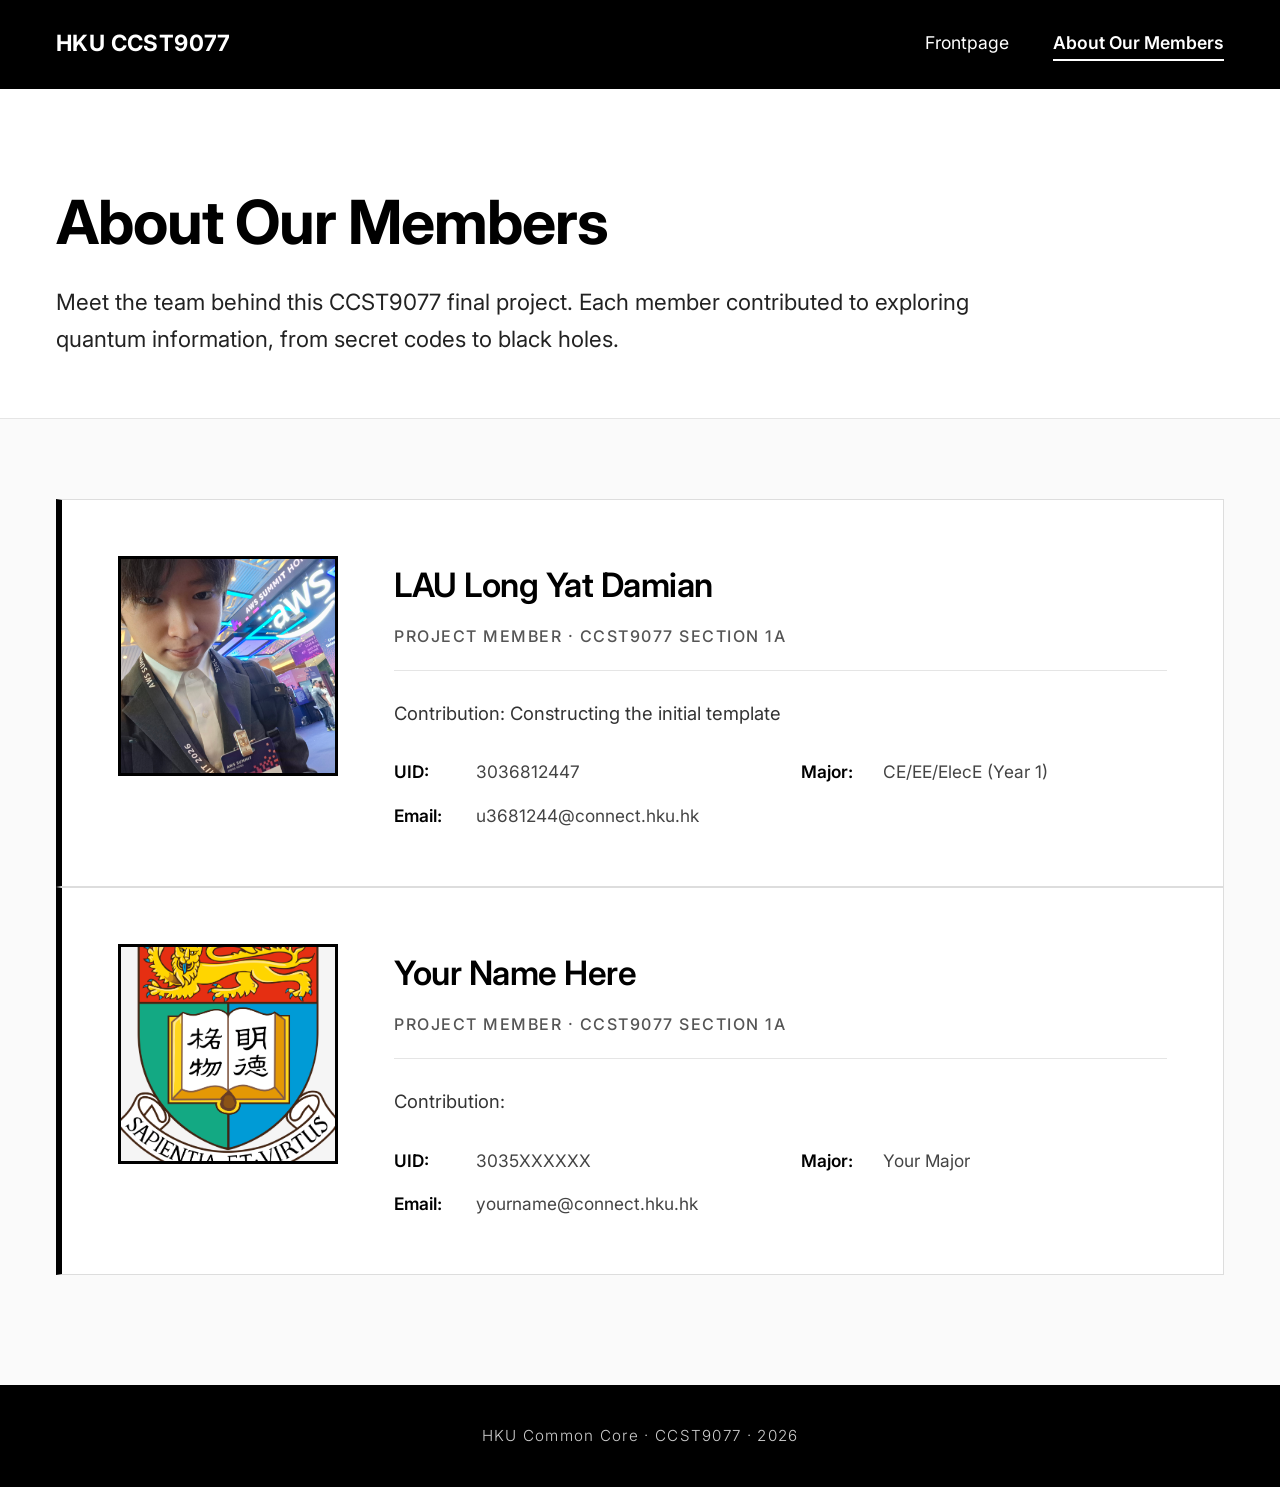
==== about.html @ 127f21de "Add files via upload" ====
<html lang="en">
<head>
    <meta charset="UTF-8">
    <meta name="viewport" content="width=device-width, initial-scale=1.0">
    <title>About Our Members · CCST9077 Final Project</title>
    <meta name="description" content="CCST9077 -The Quantum Revolution: From Secret Codes to Black Holes [Section 1A, 2026]">
    <link rel="icon" type="image/png" href="hku-logo.png">
    <link rel="stylesheet" href="style.css">
    <link href="https://fonts.googleapis.com/css2?family=Inter:opsz,wght@14..32,300;400;500;600;700&display=swap" rel="stylesheet">
</head>
<body>
    <header class="header">
        <div class="container nav-container">
            <div class="logo"><a href="https://commoncore.hku.hk/ccst9077/" target="_blank" rel="noopener noreferrer">HKU CCST9077</a></div>
            <nav class="navbar">
                <ul class="nav-menu">
                    <li class="nav-item"><a href="index.html" class="nav-link">Frontpage</a></li>
                    <li class="nav-item"><a href="about.html" class="nav-link active-nav">About Our Members</a></li>
                </ul>
            </nav>
        </div>
    </header>

    <main>
        <!-- Page intro -->
        <section class="page-intro">
            <div class="container">
                <h1>About Our Members</h1>
                <p class="lead">
                    Meet the team behind this CCST9077 final project. 
                    Each member contributed to exploring quantum information, 
                    from secret codes to black holes.
                </p>
            </div>
        </section>

        <section class="members-section">
            <div class="container">
                
                <article class="member-card">
                    <div class="member-photo">

                        <img src="laulongyat.jpg" alt="Member profile photo" width="160" height="160">
                    </div>
                    <div class="member-info">
                        <h2 class="member-name">LAU Long Yat Damian</h2>
                        <p class="member-role">Project Member · CCST9077 Section 1A</p>
                        <p class="member-bio">
                            Contribution: Constructing the initial template
                        </p>
                        <ul class="member-details">
                            <li><span class="detail-label">UID:</span> 3036812447</li>
                            <li><span class="detail-label">Major:</span> CE/EE/ElecE (Year 1)</li>
                            <li><span class="detail-label">Email:</span> u3681244@connect.hku.hk</li>
                        </ul>
                    </div>
                </article>

                <article class="member-card">          
                    <div class="member-photo">

                        <img src="hku-logo.png" alt="Member profile photo" width="160" height="160">
                    </div>
                    <div class="member-info">
                        <h2 class="member-name">Your Name Here</h2>
                        <p class="member-role">Project Member · CCST9077 Section 1A</p>
                        <p class="member-bio">
                            Contribution:
                        </p>
                        <ul class="member-details">
                            <li><span class="detail-label">UID:</span> 3035XXXXXX</li>
                            <li><span class="detail-label">Major:</span> Your Major</li>
                            <li><span class="detail-label">Email:</span> yourname@connect.hku.hk</li>
                        </ul>
                    </div>
                </article>
               
            </div>
        </section>

        <section class="bottom-note">
            <div class="container">
                <p>HKU Common Core · CCST9077 · 2026</p>
            </div>
        </section>
    </main>
</body>
</html>
---- style.css ----
*,
*::before,
*::after {
    margin: 0;
    padding: 0;
    box-sizing: border-box;
}

html {
    scroll-behavior: smooth;
}

body {
    font-family: 'Inter', 'Segoe UI', system-ui, -apple-system, sans-serif;
    font-size: 18px;
    line-height: 1.7;
    color: #111111;
    background: #ffffff;
    -webkit-font-smoothing: antialiased;
}

img {
    display: block;
    max-width: 100%;
    height: auto;
}

a {
    color: inherit;
    text-decoration: none;
}

ul {
    list-style: none;
}

/* ---------- Container ---------- */
.container {
    width: 100%;
    max-width: 1800px;
    margin: 0 auto;
    padding: 0 56px;
}

.header {
    position: sticky;
    top: 0;
    z-index: 100;
    background: #000000;
    color: #ffffff;
    border-bottom: 3px solid #000000;
}

.nav-container {
    display: flex;
    align-items: center;
    justify-content: space-between;
    padding-top: 24px;
    padding-bottom: 24px;
}

.logo a {
    font-size: 1.4rem;
    font-weight: 700;
    letter-spacing: 0.4px;
    color: #ffffff;
}

.logo a:hover {
    opacity: 0.7;
}

.nav-menu {
    display: flex;
    align-items: center;
    gap: 44px;
}

.nav-link {
    font-size: 1.1rem;
    font-weight: 400;
    color: #ffffff;
    padding-bottom: 6px;
    border-bottom: 2px solid transparent;
    transition: border-color 0.2s ease, opacity 0.2s ease;
}

.nav-link:hover {
    opacity: 0.7;
}

.nav-link.active-nav {
    font-weight: 600;
    border-bottom: 2px solid #ffffff;
}


.main-description {
    padding: 100px 0 70px;
    border-bottom: 1px solid #e5e5e5;
}

.main-description h1 {
    font-size: 3.8rem;
    font-weight: 700;
    line-height: 1.1;
    letter-spacing: -1px;
    color: #000000;
    margin-bottom: 32px;
    max-width: 1000px;
}

.main-description .lead {
    font-size: 1.4rem;
    line-height: 1.65;
    color: #222222;
    max-width: 1000px;
    margin-bottom: 24px;
}

.main-description p:not(.lead) {
    font-size: 1.15rem;
    line-height: 1.75;
    color: #444444;
    max-width: 950px;
}


.quantum-topics {
    padding: 90px 0 110px;
    background: #fafafa;
}

.topic-card {
    background: #ffffff;
    border: 1px solid #dddddd;
    border-left: 6px solid #000000;
    padding: 48px 56px;
    margin-bottom: 36px;
    transition: box-shadow 0.2s ease, transform 0.2s ease;
}

.topic-card:last-child {
    margin-bottom: 0;
}

.topic-card:hover {
    box-shadow: 0 10px 30px rgba(0, 0, 0, 0.09);
    transform: translateY(-2px);
}

.topic-card h2 {
    font-size: 1.8rem;
    font-weight: 600;
    line-height: 1.3;
    letter-spacing: -0.4px;
    color: #000000;
    margin-bottom: 22px;
}

.topic-content p {
    font-size: 1.15rem;
    line-height: 1.75;
    color: #333333;
    margin-bottom: 20px;
}

.topic-content p:last-child {
    margin-bottom: 0;
}

.topic-content strong {
    font-weight: 600;
    color: #000000;
}


.page-intro {
    padding: 100px 0 60px;
    border-bottom: 1px solid #e5e5e5;
}

.page-intro h1 {
    font-size: 3.8rem;
    font-weight: 700;
    line-height: 1.1;
    letter-spacing: -1px;
    color: #000000;
    margin-bottom: 28px;
}

.page-intro .lead {
    font-size: 1.4rem;
    line-height: 1.65;
    color: #222222;
    max-width: 1000px;
}


.members-section {
    padding: 80px 0 110px;
    background: #fafafa;
}

.member-card {
    display: flex;
    align-items: flex-start;
    gap: 56px;
    background: #ffffff;
    border: 1px solid #dddddd;
    border-left: 6px solid #000000;
    padding: 56px;
    transition: box-shadow 0.2s ease, transform 0.2s ease;
}

.member-card:hover {
    box-shadow: 0 10px 30px rgba(0, 0, 0, 0.09);
    transform: translateY(-2px);
}

/* --- Photo: locked at 220x220, full color --- */
.member-photo {
    width: 220px;
    height: 220px;
    min-width: 220px;
    max-width: 220px;
    min-height: 220px;
    max-height: 220px;
    flex: 0 0 220px;
    overflow: hidden;
    border: 3px solid #000000;
    background: #f5f5f5;
    display: flex;
    align-items: center;
    justify-content: center;
}

.member-photo img {
    width: 220px;
    height: 220px;
    min-width: 220px;
    min-height: 220px;
    max-width: 220px;
    max-height: 220px;
    object-fit: cover;
    display: block;
}

.member-info {
    flex: 1 1 auto;
    min-width: 0;
}

.member-name {
    font-size: 2.1rem;
    font-weight: 600;
    letter-spacing: -0.5px;
    color: #000000;
    margin-bottom: 10px;
}

.member-role {
    font-size: 1rem;
    font-weight: 500;
    text-transform: uppercase;
    letter-spacing: 1.5px;
    color: #555555;
    padding-bottom: 20px;
    margin-bottom: 26px;
    border-bottom: 1px solid #e5e5e5;
}

.member-bio {
    font-size: 1.15rem;
    line-height: 1.75;
    color: #333333;
    margin-bottom: 28px;
}

.member-details {
    display: grid;
    grid-template-columns: repeat(2, minmax(260px, 1fr));
    gap: 14px 40px;
    font-size: 1.08rem;
    color: #444444;
}

.member-details li {
    display: flex;
    gap: 12px;
}

.detail-label {
    font-weight: 600;
    color: #000000;
    min-width: 70px;
}

.bottom-note {
    padding: 38px 0;
    background: #000000;
    color: #ffffff;
    text-align: center;
}

.bottom-note p {
    font-size: 0.95rem;
    font-weight: 300;
    letter-spacing: 1.3px;
    color: #cccccc;
}
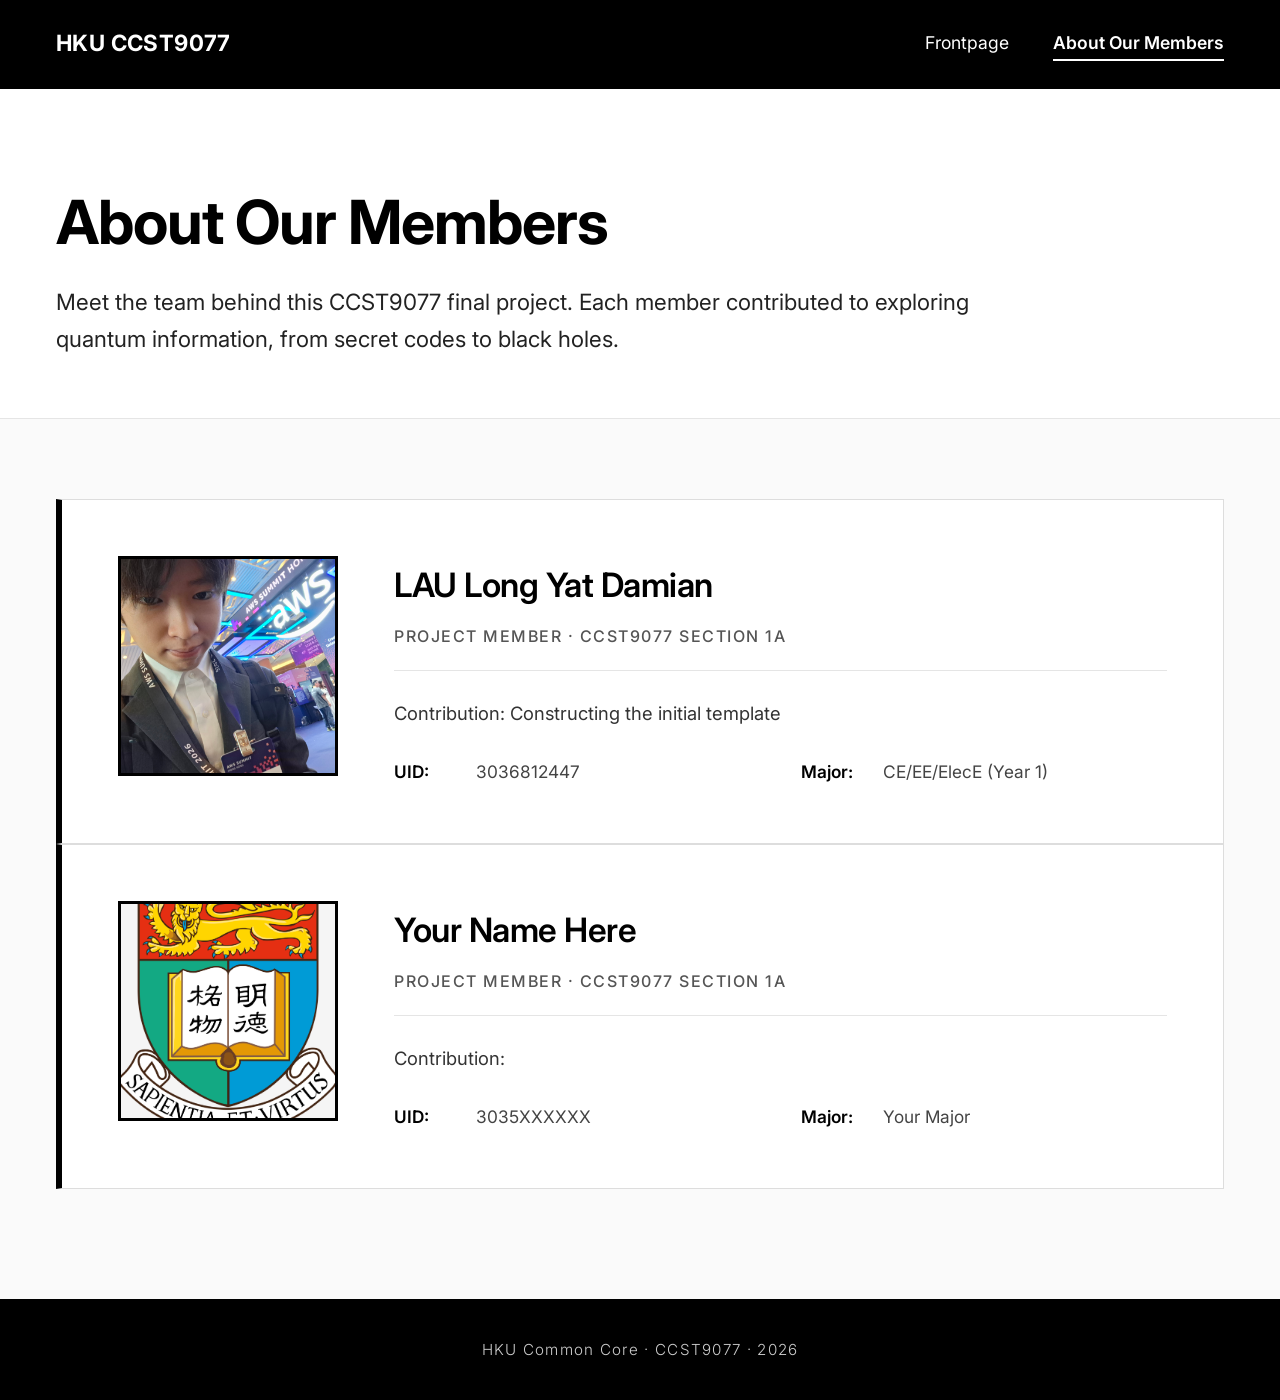
==== commit 740bfe0a: "Update about.html" ====
--- a/about.html
+++ b/about.html
@@ -51,7 +51,6 @@
                         <ul class="member-details">
                             <li><span class="detail-label">UID:</span> 3036812447</li>
                             <li><span class="detail-label">Major:</span> CE/EE/ElecE (Year 1)</li>
-                            <li><span class="detail-label">Email:</span> u3681244@connect.hku.hk</li>
                         </ul>
                     </div>
                 </article>
@@ -70,7 +69,6 @@
                         <ul class="member-details">
                             <li><span class="detail-label">UID:</span> 3035XXXXXX</li>
                             <li><span class="detail-label">Major:</span> Your Major</li>
-                            <li><span class="detail-label">Email:</span> yourname@connect.hku.hk</li>
                         </ul>
                     </div>
                 </article>
@@ -85,4 +83,4 @@
         </section>
     </main>
 </body>
-</html>+</html>
--- a/style.css
+++ b/style.css
@@ -1,4 +1,4 @@
-
+/* ---------- Mobile beta version update by Damian ---------- */
 *,
 *::before,
 *::after {
@@ -9,6 +9,7 @@
 
 html {
     scroll-behavior: smooth;
+    -webkit-text-size-adjust: 100%;
 }
 
 body {
@@ -18,6 +19,7 @@
     color: #111111;
     background: #ffffff;
     -webkit-font-smoothing: antialiased;
+    overflow-x: hidden;
 }
 
 img {
@@ -35,10 +37,9 @@
     list-style: none;
 }
 
-/* ---------- Container ---------- */
 .container {
     width: 100%;
-    max-width: 1800px;
+    max-width: 1400px;
     margin: 0 auto;
     padding: 0 56px;
 }
@@ -94,7 +95,6 @@
     font-weight: 600;
     border-bottom: 2px solid #ffffff;
 }
-
 
 .main-description {
     padding: 100px 0 70px;
@@ -126,7 +126,6 @@
     max-width: 950px;
 }
 
-
 .quantum-topics {
     padding: 90px 0 110px;
     background: #fafafa;
@@ -175,7 +174,6 @@
     color: #000000;
 }
 
-
 .page-intro {
     padding: 100px 0 60px;
     border-bottom: 1px solid #e5e5e5;
@@ -196,7 +194,6 @@
     color: #222222;
     max-width: 1000px;
 }
-
 
 .members-section {
     padding: 80px 0 110px;
@@ -219,7 +216,6 @@
     transform: translateY(-2px);
 }
 
-/* --- Photo: locked at 220x220, full color --- */
 .member-photo {
     width: 220px;
     height: 220px;
@@ -310,3 +306,266 @@
     letter-spacing: 1.3px;
     color: #cccccc;
 }
+
+@media (max-width: 1024px) {
+    .container {
+        padding: 0 36px;
+    }
+
+    body {
+        font-size: 17px;
+    }
+
+    .main-description,
+    .page-intro {
+        padding: 80px 0 56px;
+    }
+
+    .main-description h1,
+    .page-intro h1 {
+        font-size: 3rem;
+    }
+
+    .main-description .lead,
+    .page-intro .lead {
+        font-size: 1.25rem;
+    }
+
+    .quantum-topics,
+    .members-section {
+        padding: 70px 0 90px;
+    }
+
+    .topic-card {
+        padding: 40px 44px;
+    }
+
+    .topic-card h2 {
+        font-size: 1.6rem;
+    }
+
+    .member-card {
+        gap: 40px;
+        padding: 44px;
+    }
+
+    .member-photo {
+        width: 190px;
+        height: 190px;
+        min-width: 190px;
+        max-width: 190px;
+        min-height: 190px;
+        max-height: 190px;
+        flex: 0 0 190px;
+    }
+
+    .member-photo img {
+        width: 190px;
+        height: 190px;
+        min-width: 190px;
+        min-height: 190px;
+        max-width: 190px;
+        max-height: 190px;
+    }
+
+    .member-name {
+        font-size: 1.85rem;
+    }
+}
+
+
+@media (max-width: 768px) {
+    body {
+        font-size: 16px;
+    }
+
+    .container {
+        padding: 0 22px;
+    }
+
+    .nav-container {
+        flex-direction: column;
+        align-items: flex-start;
+        gap: 14px;
+        padding-top: 18px;
+        padding-bottom: 18px;
+    }
+
+    .logo a {
+        font-size: 1.2rem;
+    }
+
+    .nav-menu {
+        gap: 26px;
+    }
+
+    .nav-link {
+        font-size: 1rem;
+    }
+
+    /* Frontpage intro */
+    .main-description,
+    .page-intro {
+        padding: 56px 0 40px;
+    }
+
+    .main-description h1,
+    .page-intro h1 {
+        font-size: 2.2rem;
+        letter-spacing: -0.5px;
+        margin-bottom: 20px;
+    }
+
+    .main-description .lead,
+    .page-intro .lead {
+        font-size: 1.1rem;
+    }
+
+    .main-description p:not(.lead) {
+        font-size: 1rem;
+    }
+
+    /* Topic cards */
+    .quantum-topics,
+    .members-section {
+        padding: 50px 0 70px;
+    }
+
+    .topic-card {
+        padding: 30px 26px;
+        border-left-width: 4px;
+        margin-bottom: 24px;
+    }
+
+    .topic-card h2 {
+        font-size: 1.35rem;
+        margin-bottom: 16px;
+    }
+
+    .topic-content p {
+        font-size: 1rem;
+        margin-bottom: 16px;
+    }
+
+    .member-card {
+        flex-direction: column;
+        align-items: center;
+        text-align: center;
+        gap: 28px;
+        padding: 36px 26px;
+        border-left-width: 4px;
+    }
+
+    .member-photo {
+        width: 170px;
+        height: 170px;
+        min-width: 170px;
+        max-width: 170px;
+        min-height: 170px;
+        max-height: 170px;
+        flex: 0 0 170px;
+    }
+
+    .member-photo img {
+        width: 170px;
+        height: 170px;
+        min-width: 170px;
+        min-height: 170px;
+        max-width: 170px;
+        max-height: 170px;
+    }
+
+    .member-name {
+        font-size: 1.6rem;
+    }
+
+    .member-role {
+        text-align: center;
+        font-size: 0.9rem;
+        letter-spacing: 1.2px;
+    }
+
+    .member-bio {
+        font-size: 1rem;
+    }
+
+    .member-details {
+        grid-template-columns: 1fr;
+        text-align: left;
+        gap: 10px 0;
+        font-size: 1rem;
+    }
+
+    .member-details li {
+        justify-content: flex-start;
+    }
+
+    .detail-label {
+        min-width: 64px;
+    }
+
+    /* Footer */
+    .bottom-note {
+        padding: 30px 0;
+    }
+
+    .bottom-note p {
+        font-size: 0.85rem;
+    }
+}
+
+@media (max-width: 480px) {
+    .container {
+        padding: 0 16px;
+    }
+
+    .main-description h1,
+    .page-intro h1 {
+        font-size: 1.85rem;
+    }
+
+    .main-description .lead,
+    .page-intro .lead {
+        font-size: 1.05rem;
+    }
+
+    .topic-card {
+        padding: 24px 20px;
+    }
+
+    .topic-card h2 {
+        font-size: 1.2rem;
+    }
+
+    .member-card {
+        padding: 28px 20px;
+        gap: 22px;
+    }
+
+    .member-photo {
+        width: 150px;
+        height: 150px;
+        min-width: 150px;
+        max-width: 150px;
+        min-height: 150px;
+        max-height: 150px;
+        flex: 0 0 150px;
+    }
+
+    .member-photo img {
+        width: 150px;
+        height: 150px;
+        min-width: 150px;
+        min-height: 150px;
+        max-width: 150px;
+        max-height: 150px;
+    }
+
+    .member-name {
+        font-size: 1.4rem;
+    }
+
+    .nav-menu {
+        gap: 20px;
+    }
+}
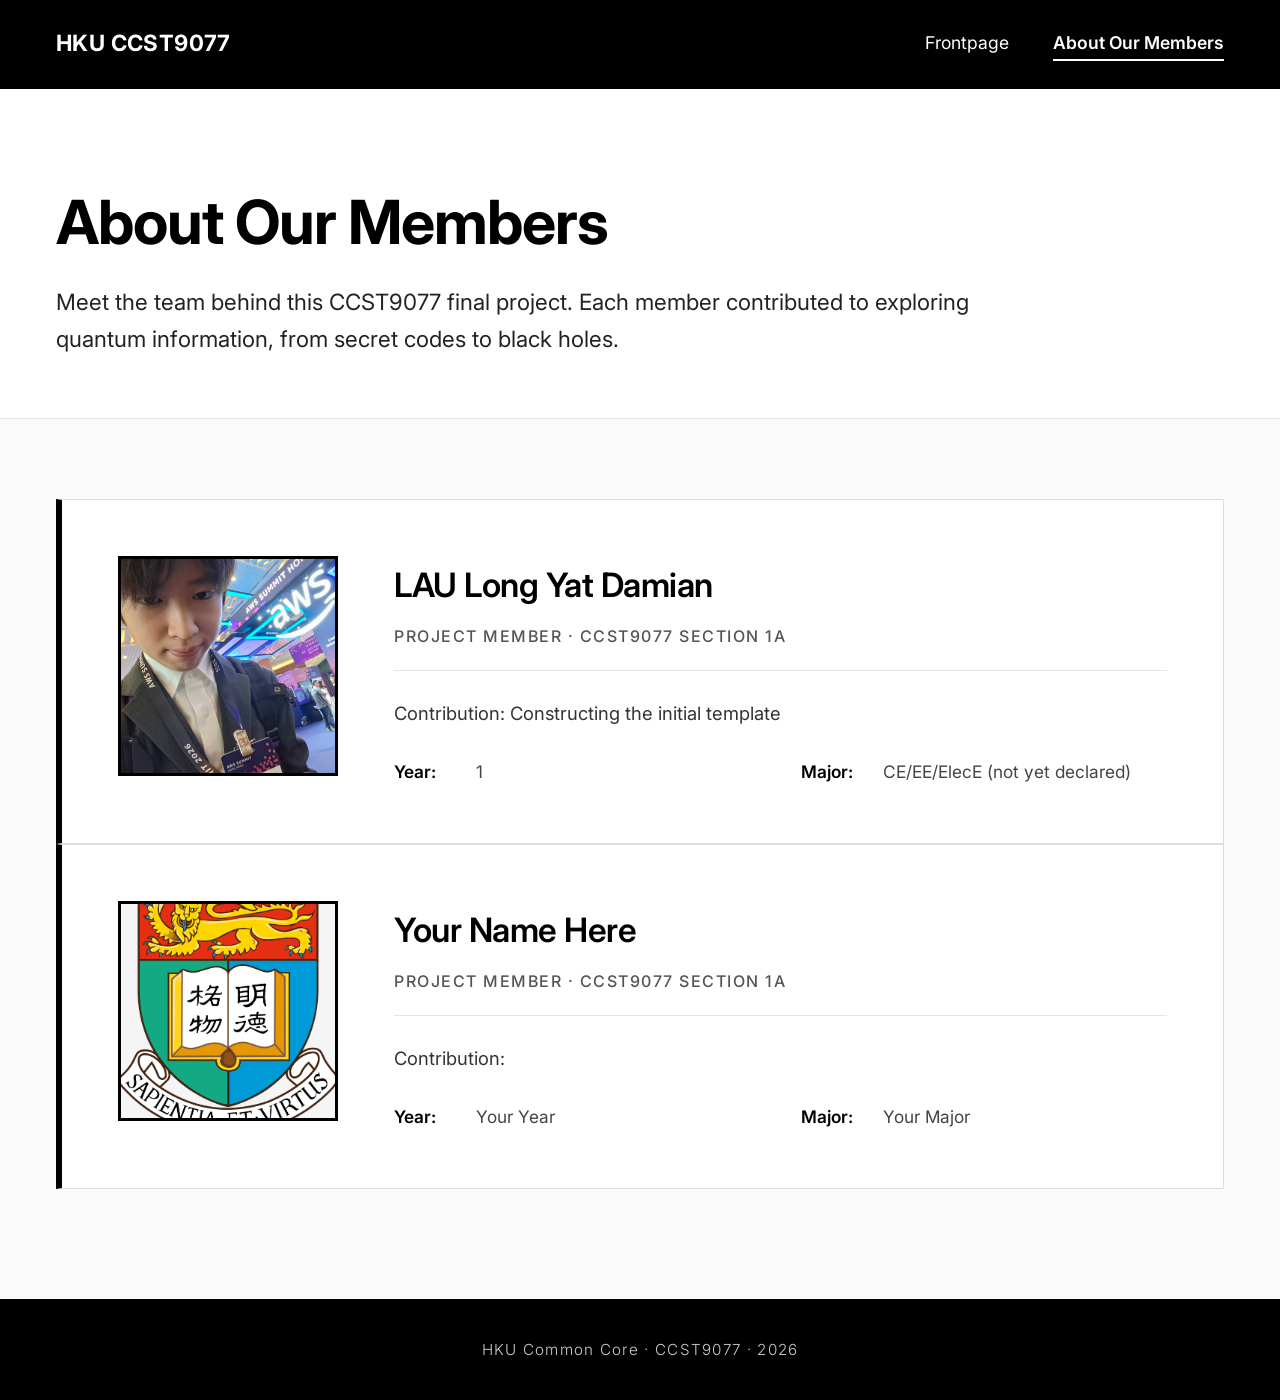
==== commit b341d517: "Revise member year and major information in about.html Updated member details to reflect current yea" ====
--- a/about.html
+++ b/about.html
@@ -49,8 +49,8 @@
                             Contribution: Constructing the initial template
                         </p>
                         <ul class="member-details">
-                            <li><span class="detail-label">UID:</span> 3036812447</li>
-                            <li><span class="detail-label">Major:</span> CE/EE/ElecE (Year 1)</li>
+                            <li><span class="detail-label">Year:</span> 1</li>
+                            <li><span class="detail-label">Major:</span> CE/EE/ElecE (not yet declared)</li>
                         </ul>
                     </div>
                 </article>
@@ -67,7 +67,7 @@
                             Contribution:
                         </p>
                         <ul class="member-details">
-                            <li><span class="detail-label">UID:</span> 3035XXXXXX</li>
+                            <li><span class="detail-label">Year:</span> Your Year</li>
                             <li><span class="detail-label">Major:</span> Your Major</li>
                         </ul>
                     </div>
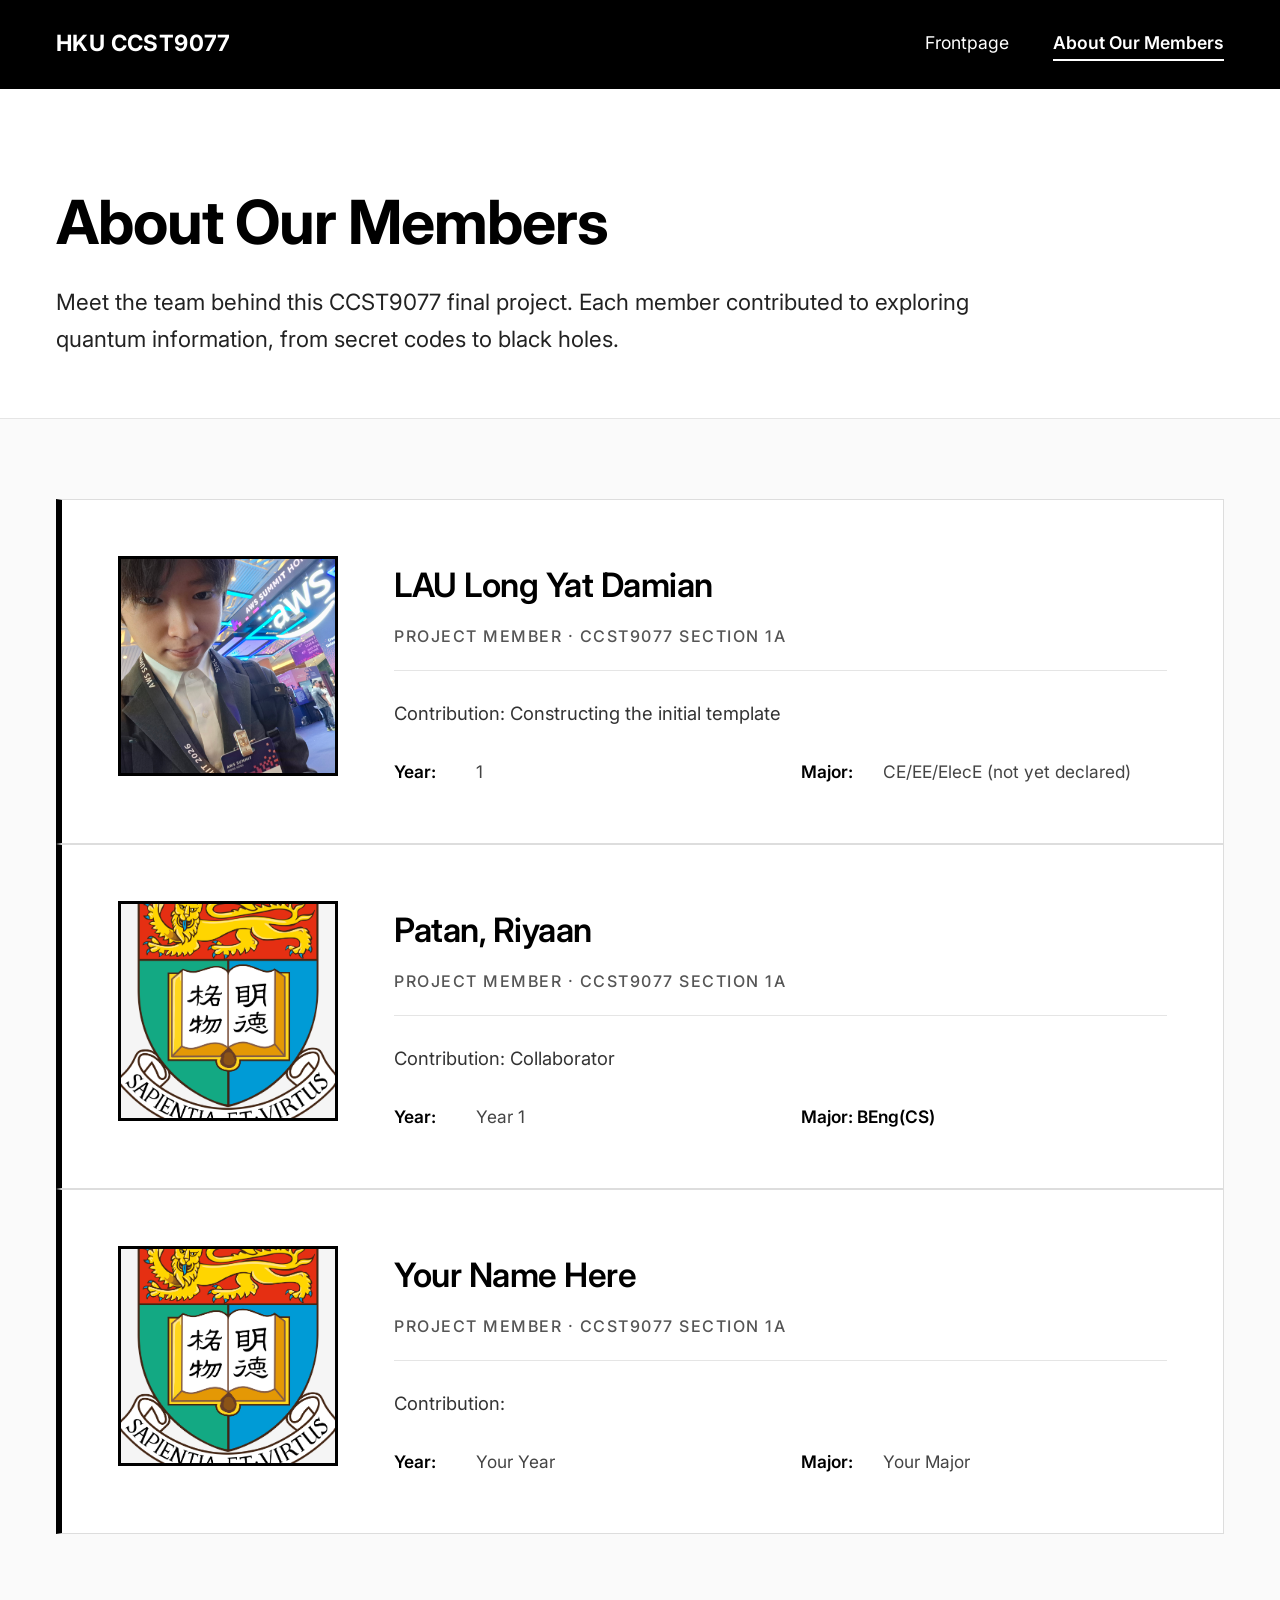
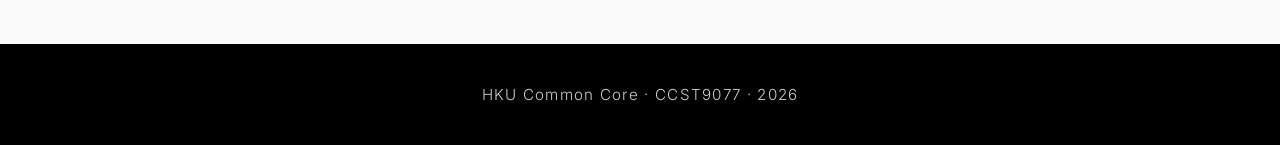
==== commit 9ec948ce: "Add member profile for Riyaan Patan Added member details for Riyaan Patan including role, bio, and y" ====
--- a/about.html
+++ b/about.html
@@ -61,6 +61,24 @@
                         <img src="hku-logo.png" alt="Member profile photo" width="160" height="160">
                     </div>
                     <div class="member-info">
+                        <h2 class="member-name">Patan, Riyaan</h2>
+                        <p class="member-role">Project Member · CCST9077 Section 1A</p>
+                        <p class="member-bio">
+                            Contribution: Collaborator
+                        </p>
+                        <ul class="member-details">
+                            <li><span class="detail-label">Year:</span> Year 1</li>
+                            <li><span class="detail-label">Major: BEng(CS)</span> </li>
+                        </ul>
+                    </div>
+                </article>
+
+                 <article class="member-card">          
+                    <div class="member-photo">
+
+                        <img src="hku-logo.png" alt="Member profile photo" width="160" height="160">
+                    </div>
+                    <div class="member-info">
                         <h2 class="member-name">Your Name Here</h2>
                         <p class="member-role">Project Member · CCST9077 Section 1A</p>
                         <p class="member-bio">
